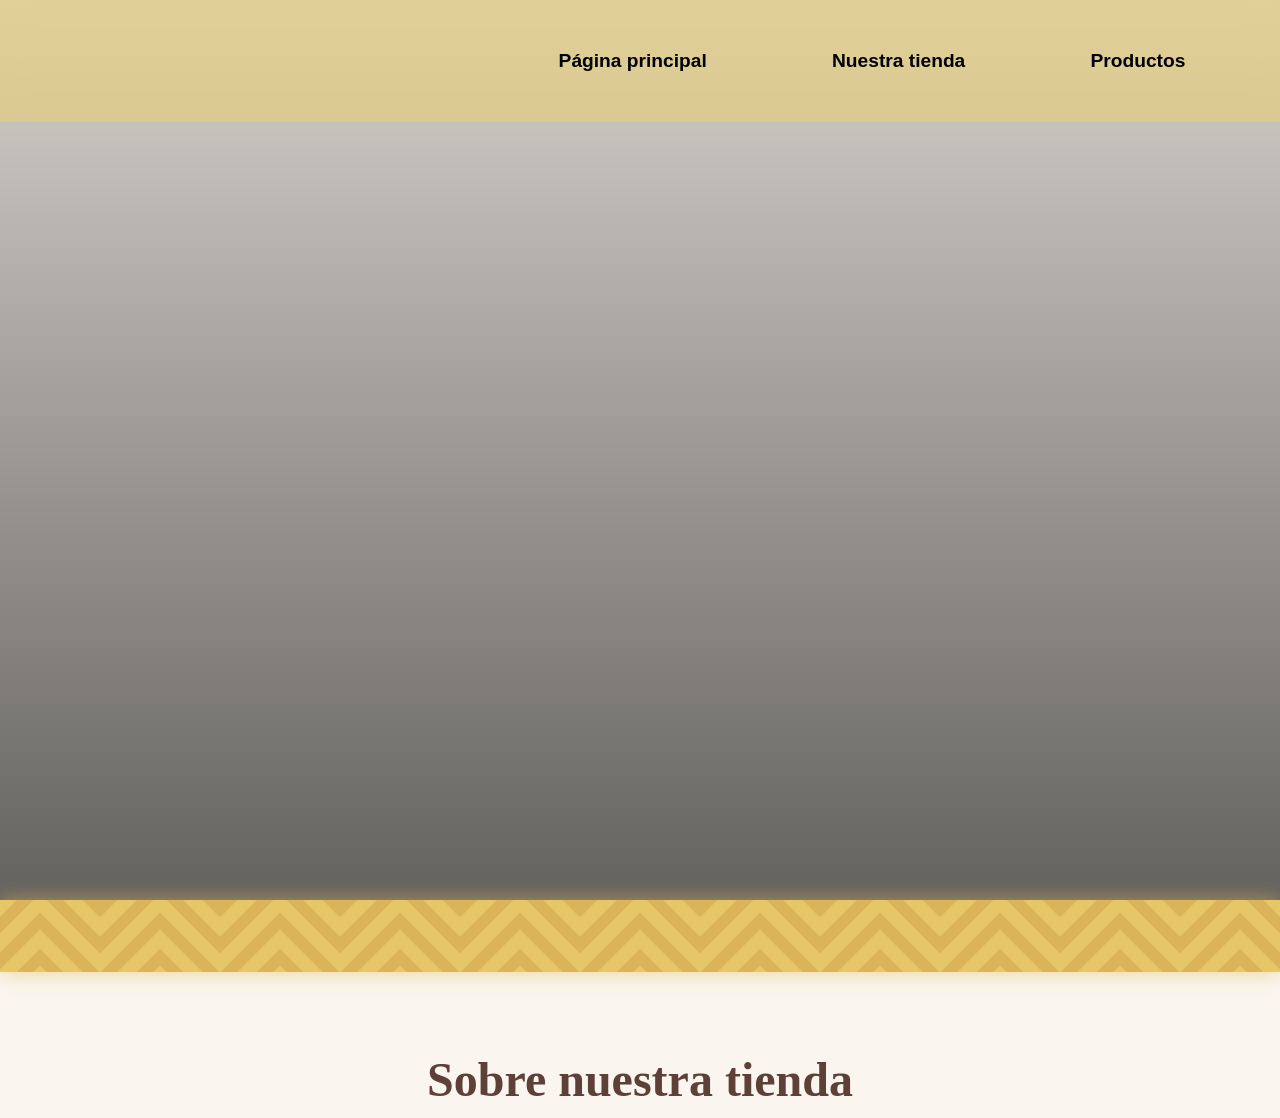
==== TiendaMistica/index.html @ 78f8b4f2 "Update index.html" ====
<!DOCTYPE html>
<html lang="es">
<head>
    <meta charset="UTF-8">
    <meta name="viewport" content="width=device-width, initial-scale=1.0">
    <title>Tienda Mística Jalú | Ile Abayomí - Terapias, productos y cursos</title>
    <link rel="icon" type="image/x-icon" href="../assets/img/logo/logotienda.webp">
    <link rel="stylesheet" href="../style.css">
    <link href="https://fonts.googleapis.com/css2?family=Cinzel:wght@400;700&family=Montserrat:wght@400;700;900&display=swap" rel="stylesheet">
    <link rel="stylesheet" href="products_style.css">
    <link rel="stylesheet" href="load.css">
    <meta name="description" content="Tienda Mística Jalú espiritual y natural. Terapias, productos y cursos para lograr el equilibrio de cuerpo, mente y espíritu.">

    <meta property="og:title" content="Tienda Mística Jalú">
    <meta property="og:description" content="Tarot, limpiezas espirituales y cursos en Montevideo.">
    <!--<meta property="og:image" content="https://tusitio.com/assets/img/logo/logo.webp">-->
    <meta property="og:type" content="website">
</head>
<body>
    <header>
        <div class="div_logo">
            <a href="#hero">
                <img loading="lazy" src="../assets/img/logo/logotienda.webp" class="logo" alt="Umbanda Tienda Mística Jalú Montevideo logo">
                <img loading="lazy" src="../assets/img/logo/horizontaltienda.webp" alt="Umbanda Tienda Mística Jalú Montevideo logo">
            </a>
        </div>
        <div class="menu-toggle">☰</div>
        <nav>
            <a href="/">
                Página principal
            </a>
            <a href="#about_href">
                Nuestra tienda
            </a>
            <a href="#products_href">
                Productos
            </a>
        </nav>
    </header>

    <main>
        <section class="hero" id="hero">
            <div class="hero-content">
                <h1>TIENDA MÍSTICA JALÚ</h1>
                <p class="subtitle">Donde lo espiritual y natural se encuentrar para acompañarte en tu camino.</p>
            </div>
            <img loading="lazy" src="../assets/img/logo/logotienda.webp" class="logo" alt="Umbanda Tienda Mística Jalú Montevideo logo">
        </section>

        <div class="divisor" id="about_href"></div>

        <section class="about-shop" >
            <div class="about-header">
                <h2>Sobre nuestra tienda</h2>
                <p class="subtitle">Equilibrio para cuerpo, mente y espíritu.</p>
            </div>

            <div class="about-grid">
                <div class="about-card">
                    <h3>Terapias</h3>
                    <p>Sanación y reconexión a través de Auriculoterapia, Iridología, Registros Akáshicos, Reflexología y Alineación de Chakras.</p>
                </div>

                <div class="about-card">
                    <h3>Productos Naturales</h3>
                    <p>Elaborados con intención: Cremas de hierbas, fitoextractos, inciensos, resinas y jabones artesanales para limpieza y protección.</p>
                </div>

                <div class="about-card">
                    <h3>Cursos y Talleres</h3>
                    <p>Herramientas de transformación: Tarot (Marsellés, Rider y Gitano), Péndulo, Runas, Gemoterapia y talleres de expansión personal.</p>
                </div>
            </div>

            <p class="subtitle" style="margin-top: 4rem;">Si quiere consultar sobre las terapias, comprar un producto o unirse a un curso escríbanos por whatsapp.</p>
            <a class="consultar" style="width: fit-content; margin-left: auto; margin-right:auto; margin-bottom: 3rem" href="https://wa.me/598091077947?text=¡Hola!%20">Consultar</a>

            <div class="about-footer">
                <p>Más que una tienda, somos un lugar de encuentro en Montevideo para tu evolución y guía en el camino desde el respeto y la energía consciente.</p>
            </div>
        </section>

        <div class="divisor" id="products_href"></div>

        <section class="products" id="productos">
            <h2>Productos</h2>
            <br>
            <p class="subtitle">Las imágenes son meramente ilustrativas.
                <br> 
                Presione consultar para escribirnos acerca del producto.
                <br><br>
                Todos los productos estan en Pesos Uruguayos</p>

            <div class="products-flex" id="products-cage">
                <div id="miCargador" class="loader-box">
                    <div class="spinner-mini"></div>
                    <p>CARGANDO...</p>
                </div>
            </div>
        </section>
        <div class="divisor" id="ubicacion_href"></div>
    </main>
    
    <footer>
        <div class="footer-container">
            <div class="footer-section">
                <h3 style="display: flex; align-items: center; gap: 1rem; margin-left: 1rem; "><img src="../assets/img/logo/logotienda.webp" loading="lazy" class="logo" style="width: 50px" alt="Umbanda Tienda Mística Jalú Montevideo logo">ILÉ ABAYOMÍ</h3>
                <p>Abayomí Jalú ✨ Centro espiritual, Tarot, Buzios, Atención espiritual.<br> 
                Tratamientos y productos naturales. Cursos y talleres.</p>
            </div>

        <div class="footer-section" id="footer-contacto">
            <h4>Contacto</h4>
            
            <div class="info-directa">
                <span>📍 Montevideo, Uruguay</span>
                <span>📞 +598 091 077 947</span>
            </div>

            <div class="redes-contenedor">
                <a href="https://wa.me/598091077947" target="_blank" class="red-link">WhatsApp</a>
                <a href="https://www.instagram.com/abayomi_jalu/" target="_blank" class="red-link">Instagram</a>
                <a href="https://www.tiktok.com/@abayom.jal" target="_blank" class="red-link">TikTok</a>
                <a href="https://www.facebook.com/share/19mAh4aRN4/" target="_blank" class="red-link">Facebook</a>
            </div>
            
            <span class="user-handle">#Abayomi_jalu</span>
        </div>
        </div>

        <div class="footer-bottom">
            <p>TEMPLO ILÉ ABAYOMÍ - Nación Umbanda Kimbanda</p>
            
        </div>
    </footer>

    <script>
        const toggle = document.querySelector(".menu-toggle");
        const nav = document.querySelector("nav");

        toggle.addEventListener("click", () => {
            nav.classList.toggle("active");
        });

        const reveals = document.querySelectorAll(".reveal");

        window.addEventListener("scroll", () => {
            reveals.forEach(el => {
                const top = el.getBoundingClientRect().top;
                const windowHeight = window.innerHeight;

                if(top < windowHeight - 50){
                    el.classList.add("active");
                }
            });
        });
    </script>

    <script type="module" src="../products.js"></script>

    <script type="module">
        import { getActivos, crearProducto } from '../products.js';

         setTimeout(() => {
            location.reload();
            console.log("Reload page")
        }, 600*1000);

        async function MostrarEnPantalla(){
            const productos = await getActivos();
            if (productos == "error"){
                location.reload();
                console.log("Reload page");
            }

            let cargador = document.getElementById("miCargador");
            cargador.remove()
            for (let i = 0; i < productos.length; i++){
                console.log(productos[i])
                crearProducto(productos[i].nombre, productos[i].imagen, productos[i].precio, productos[i].descripcion)
            };
        };
        MostrarEnPantalla();
    </script>

    <script type="application/ld+json">
        {
        "@context": "https://schema.org",
        "@type": "ReligiousOrganization",
        "name": "Ilé Abayomí",
        "address": {
            "@type": "PostalAddress",
            "addressLocality": "Montevideo",
            "addressCountry": "UY"
        },
        "areaServed": "Montevideo",
        "telephone": "+598091077947"
        }
    </script>
</body>
</html>
---- style.css ----
:root   {
    --blanco: rgb(253, 248, 228);
    --color-primario: #e0c361;
    --color-primario2: #c18a24;
    --color-contraste: #5D4037;
}

html{
    scroll-behavior: smooth;
}

img {
    pointer-events: none;
    user-select: none;
}


*{
    margin: 0;
    padding: 0;
}

a{
    text-decoration: none;
}

body{
    background-color: rgb(250, 245, 239);
    color: var(--color-contraste);
    font-family: 'Montserrat', sans-serif;
}

h1, h2, h3 {
    font-family: 'Cinzel', serif;
}
h2{
    text-align: center;
    font-size: 3rem;
}

.subtitle {
    font-style: italic;
    opacity: 0.8;
    margin-bottom: 50px;
}

.reveal{
    opacity: 0;
    transform: translateY(40px);
    transition: all 0.8s ease;
}

.reveal.active{
    opacity: 1;
    transform: translateY(0);
}

p{
    font-size: 1.1rem;

    overflow-wrap: break-word;
    word-break: break-word; 
}



.divisor{
    width: 100%;
    height: 72px;
    background-size: 120px 36px;
    background-position: center;
    opacity: 0.85;
    background-color: #e3be51;
    background-image: url("data:image/svg+xml,%3Csvg width='40' height='12' viewBox='0 0 40 12' xmlns='http://www.w3.org/2000/svg'%3E%3Cpath d='M0 6.172L6.172 0h5.656L0 11.828V6.172zm40 5.656L28.172 0h5.656L40 6.172v5.656zM6.172 12l12-12h3.656l12 12h-5.656L20 3.828 11.828 12H6.172zm12 0L20 10.172 21.828 12h-3.656z' fill='%23c18a24' fill-opacity='0.4' fill-rule='evenodd'/%3E%3C/svg%3E");
    box-shadow: 0 0 20px rgba(227, 190, 81, 0.7);
}



header {
    width: 100%;
    display: flex;
    justify-content: space-between;
    align-items: center;
    height: calc(8vh + 50px);
    background-color: var(--color-acento);
    position: fixed;
    z-index: 9999;
    backdrop-filter: blur(15px);
    -webkit-backdrop-filter: blur(15px);
    background-color: rgba(238, 207, 103, 0.5);
    top: 0;
}

.div_logo{
    width: 55%;
    max-width: 400px;
    min-width: 150px;
    height: 100%;
    display: flex;
    align-items: center;
    padding: 2rem;
}

.div_logo > a{
    display: flex;
    width: 100%;
    height: 60%;
    flex-direction: row;
    align-items: center;
    justify-content: space-evenly;
}

.div_logo > a > img{
    height: 80%;
}
.div_logo > a > .logo{
    height: 90%;
}


.logo {
    aspect-ratio: 1 / 1;
}

@media (max-width: 950px){
    .div_logo{
        padding: 1rem;
    }
}

@media (max-width: 650px){
    .div_logo{
        width: 70%;
        padding: 1rem;
    }
    .div_logo > a{
        height: 15vw;
    }
    .div_logo > a > img{
        width: 70%;
    }
    .div_logo > a > .logo{
        height: 70%;
        width: auto;
    }
}


nav{
    width: 45%;
    min-width: 200px;
    display: flex;
    flex-wrap: wrap;
    justify-content: space-around;
    color: #000000;
    font-weight: 550;
}
nav > a{
    font-size: calc(0.8rem + 0.5vw);
    cursor: pointer;
    transition: 0.15s ease-in-out;
    color: #000000;
}

nav a:hover{
    color: #5D4037;
    cursor: pointer;
}

.menu-toggle{
    display: none;
    font-size: 2rem;
    cursor: pointer;
    margin-right: 2rem;
    user-select: none;
}

@media (max-width: 1400px){
    nav{
        width: 60%;
    }
}

section{
    padding: 6rem 10%;
    text-align: center;
}


@media (max-width: 1000px){

    nav{
        position: fixed;
        top: calc(8vh + 50px);
        right: 0vw;
        flex-direction: column;
        
        backdrop-filter: blur(15px);
        -webkit-backdrop-filter: blur(15px);
        background-color: rgba(212, 184, 92, 0.65);
        text-align: center;

        transform: translateX(80px);
        opacity: 0;
        pointer-events: none;

        width: 25vw;
        height: 200px;
        
        padding: 1rem;

        transition: all 0.3s ease;
        cursor: pointer;
    }

    nav > a{
        font-size: calc(1rem + 0.5vw);
    }

    nav.active{
        display: flex;
        transform: translateX(0);
        opacity: 1;
        pointer-events: auto;
    }

    .menu-toggle{
        display: block;
    }
}



.hero{
    padding: 0 1rem;
    height: 100vh;
    background-image: url("/assets/img/hero.webp");
    background-position: center;
    background-size: cover;
    overflow: hidden;
}

.hero img{
    margin-top: 3vh;
    height: 30%;
    z-index: 99;
}

@media (max-width: 800px){
    .hero img{
        margin-top: 7vh;
        width: 40vw;
        height: 40vw;
    }
}

.hero-content{
    display: flex;
    justify-content: center;
    flex-wrap: wrap;
    width: 100%;
    margin-top: 22vh;
    height: 30vh;
}

.hero::before{
    height: 100vh;
    content: "";
    position: absolute;
    inset: 0;
    background: linear-gradient(
        to bottom,
        rgba(0,0,0,0.15),
        rgba(0,0,0,0.6)
    );
}

h1{
    font-size: calc(1.4rem + 3.6vw);
    font-weight: 700;
    letter-spacing: 4px;
    color: #ffffff;
    z-index: 15;
    width: 100%;
    text-align: center;
    padding-top: 3rem;
    text-shadow: 0 4px 20px rgba(0,0,0,0.6);
}

.hero-content > p{
    z-index: 5;
    color:#ffffff;
    font-family: 'Montserrat', sans-serif;
    font-size: calc(0.7rem + 0.8vw);
    text-shadow: 0 4px 20px rgba(0,0,0,0.6);
}

.hero-content{
    animation: fadeUp 1s ease;
}

@keyframes fadeUp{
    from{
        opacity: 0;
        transform: translateY(40px);
    }
    to{
        opacity: 1;
        transform: translateY(0);
    }
}






.about-content{
    margin-top: 2rem;
}

.about p{
    max-width: 950px;
    margin: auto;
    line-height: 1.6;
}

.cards{
    margin-top: 3rem;
    display: flex;
    gap: 2rem;
    height: fit-content;
    width: 80vw;
    justify-content: center;
    flex-wrap: wrap;
    cursor:default;
}

.card h3{
    width: 100%;
}

.card{
    background: white;
    width: 250px;
    padding: 2rem;
    border-radius: 10px;
    box-shadow: 0 10px 30px rgba(0,0,0,0.1);
    transition: 0.15s;
}

@media (max-width: 300px){
    .card{
        max-width: 200px;
        width: 250px;
    }
}

.card:hover{
    transform: translateY(-10px);
}






h3{
    font-size: 1.7rem;
    font-weight: 900;
}

.servicios{
    display: flex;
    text-align: center;
    flex-direction: column;
    justify-content: space-evenly;
}

.servicios h2{
    padding-bottom: 4rem;
    width: 100%;
    text-align: center;
}

.servicios-grid {
    margin-top: 3rem;
    width: 100%;
    margin-left: auto;
    margin-right: auto;
    display: grid;
    /* Forzamos 2 columnas y 2 filas con tu medida base */
    grid-template-columns: repeat(2, minmax(calc(2vw + 200px), 1fr));
    grid-template-rows: repeat(2, minmax(calc(2vw + 200px), 1fr));
    gap: 2.5rem;
}

@media (max-width: 1200px){
    .servicio p{
        font-size: 1rem;
    }
}

@media (max-width: 900px){
    .servicios-grid {
        margin-top: 3rem;
        width: 100%;
        display: grid;
        /* Forzamos 2 columnas y 2 filas con tu medida base */
        grid-template-columns: repeat(1, minmax(calc(2vw + 200px), 1fr));
        grid-template-rows: repeat(1, minmax(calc(2vw + 200px), 1fr));
        gap: 2rem;
    }
}



.servicio{
    background: white;
    padding: 2rem;
    border-radius: 12px;
    box-shadow: 0 10px 25px rgba(0,0,0,0.25);
    transition: 0.3s;
    display: flex;
    flex-direction: column;
    justify-content: space-between;
    gap: 1rem;
}

.servicio:hover{
    transform: translateY(-5px);
}

.consultar{
    padding: 0.3rem 1rem;
    background: var(--color-acento);
    color: #ffffff;
    background-color: #5D4037;
    text-decoration: none;
    border-radius: 6px;
    height: 20px;
    transition: 0.2s;
    margin-left: auto;
    cursor:pointer;
    margin-bottom: auto;
    margin-right: auto;
}

.consultar:hover{
    background: #c9a93f;
}






.ubicacion-texto{
    margin-top: 1rem;
    opacity: 0.8;
}

.ubicacion-container{
    margin-top: 3rem;
    display: flex;
    width: 100%;
    gap: 4rem;
    flex-wrap: wrap;
    justify-content: center;
}

.mapa iframe{
    width: 40vw;
    height: 300px;
    border: none;
    border-radius: 12px;
}


.info{
    height: 300px;
    text-align: left;
    display: flex;
    flex-direction: column;
    justify-content: space-around;

}

.info p{
    font-size: 1rem;
    text-align: center;
}

@media (max-width: 1020px){
    .mapa iframe{
        width: 80vw;
        height: calc(30vw + 100px);
    }
    .info{
        align-items: center;
    }
}

@media (max-width: 720px){
    .mapa iframe{
        width: 80vw;
        height: calc(25vw + 300px);
    }
}


.info a{
    color: var(--color-contraste);
    font-family: 'Courier New', Courier, monospace;
    font-weight: 700;
    font-size: 1.2rem;
    transition: 0.2s;
}

.info a:hover{
    color: #c18a24;
}

.info h3{
    font-size: 2rem;
}


.shop_advice{
    display: flex;
    height: fit-content;
    flex-direction: column;
    justify-content: space-between;
}

.shop_advice > a{
    width: 16rem;
    height: 3rem;
    font-size: 2rem;
    display: flex;
    align-items: center;
    justify-content: center;
}

@media (max-width: 400px){
    .shop_advice > a{
        width: 70vw;
        height: 20vw;
    }
}



footer {
    background: #3a2a1f;
    color: #fff;
    padding: 3rem 8% 1.5rem;
    font-family: 'Segoe UI', Tahoma, Geneva, Verdana, sans-serif;
}

.footer-container {
    display: flex;
    justify-content: space-between;
    align-items: flex-start;
    gap: 3rem;
    flex-wrap: wrap;
}

.footer-section {
    flex: 1;
    min-width: 200px;
    margin-left: auto;
    margin-right: auto;
}

.footer-section h3 {
    color: #d4af37; /* Dorado */
    font-size: 1.6rem;
    margin-bottom: 1rem;
}

#footer-contacto {
    display: flex;
    flex-direction: column;
    gap: 1.2rem;
}

.info-directa {
    display: flex;
    flex-direction: column;
    gap: 0.5rem;
}

.redes-contenedor {
    display: grid;
    grid-template-columns: repeat(auto-fit, minmax(100px, 1fr)); 
    gap: 10px;
    width: 100%;
}

.red-link {
    display: flex;
    align-items: center;
    justify-content: center;
    padding: 8px 5px;
    background: rgba(212, 175, 55, 0.1); /* Fondo dorado muy sutil */
    border: 1px solid #d4af37;
    border-radius: 4px;
    color: #fff !important; /* Forzamos que no sea azul */
    text-decoration: none !important;
    font-size: 0.85rem;
    transition: all 0.3s ease;
}

.red-link:hover {
    background: #d4af37;
    color: #3a2a1f !important;
}

.user-handle {
    font-size: 0.8rem;
    opacity: 0.6;
    letter-spacing: 1px;
}

.footer-bottom {
    text-align: center;
    margin-top: 3rem;
    padding-top: 1rem;
    border-top: 1px solid rgba(255,255,255,0.1);
    font-size: 0.8rem;
}

/* --- RESPONSIVE PARA MÓVIL --- */
@media (max-width: 768px) {
    .footer-container {
        flex-direction: column;
        text-align: center;
    }
    
    #footer-contacto {
        align-items: center;
        width: 100%;
    }

    .redes-contenedor {
        /* En móvil, si son muchos, se ponen de a 2 por fila */
        grid-template-columns: repeat(2, 1fr);
        max-width: 250px;
    }
}
---- TiendaMistica/products_style.css ----
.products{
    padding: 8rem 1%;
    text-align: center;
}

.products-flex{
    margin-top: 4rem;
    display: flex;
    justify-content: space-evenly;
    gap: 2rem;
    flex-wrap: wrap;
}

@media (max-width: 645px){
    .products-flex{
        gap: 4rem;
    }
}

.hero{
    background-image: url("../assets/img/hero-products.webp");
}

.div_logo > a > img{
    height: 40%;
}

@media (max-width: 650px){
    .div_logo > a > img{
        height: 35%;
    }
    .div_logo > a{
        height: 15vw;
    }
}


.product{
    background: white;
    border-radius: 12px;
    overflow: hidden;
    box-shadow: 0 10px 15px rgba(0,0,0,0.2);
    transition: 0.2s;
    height: fit-content;
    width: 40%;
    min-width: 630px;
    display: flex;
    
    flex-direction: row;
    justify-content: space-between;
}

.product h3{
    width: 80%;
}

.product div{
    display: flex;
    flex-direction: column;
    align-items: center;
    justify-content: space-evenly;
    padding: 1rem;
    width: 350px;
    height: auto;
    gap: 1rem;
    min-height: 250px;
}

.product div p{
    font-size: 1.4rem;
}

.product div .descripcion{
    font-size: 0.90rem;
    width: fit-content;
    padding: 20px;
    text-align:justify;
}

.product:hover{
    transform: translateY(-8px);
}

.product div img{
    aspect-ratio: 1 / 1;
    width:  100%;
    object-fit: cover;
    box-shadow: 0 5px 20px rgba(0,0,0,0.5);
}

@media (max-width: 850px){
    .product{
        width: calc(80vw + 80px);
        height: fit-content;
        min-width: 0;
    }
    .product div{
        width: 50%;
    }
    .product div img{
        height: 100%;
    }
    .product div .descripcion{
        font-size: 1rem;
    }
}

@media (max-width: 650px){
    .product{
        width: calc(65vw + 40px);
        height: fit-content;
        max-height: 100vh;
        min-width: 0;
        flex-direction: column;
        align-items: center;
    }
    .product div{
        width: 100%;
        margin: 0 50px;
        height: 100%;
    }
    .product div img{
        width: 100%;
        height: auto;
    }
}


.price{
    font-weight: 800;
    margin: 0.5rem 0;
    font-family: 'Montserrat', sans-serif;
    color: var(--color-acento);
}

.first_divisor{
    position: relative;
    top: 12vh;
}

nav{
    padding: 2rem;
}

.products{
    animation: fadeUp 0.5s ease-out;
}

.consultar{
    margin: 0;
    display: flex;
    align-items: center;
}

@media (max-width: 1000px){
    nav{
        height: 170px;
    }
}








.about-shop {
    padding: 80px 5%;
    text-align: center;
}

.about-header h2 {
    margin-bottom: 10px;
}



/* El Grid de 3 columnas */
.about-grid {
    display: flex;
    flex-wrap: wrap;
    flex-direction: row;
    justify-content: center;
    width: 100%;
    gap: 30px;
    margin-bottom: 50px;
}

.about-card {
    background: #fff;
    padding: 2rem;
    width: calc(12.5vw + 200px);
    height: auto;
    max-height: 300px;
    border-radius: 8px;
    box-shadow: 0 4px 15px rgba(58, 42, 31, 0.05); /* Sombra muy sutil */
    border-bottom: 3px solid #d4af37; /* Detalle dorado abajo */
    transition: transform 0.3s ease;
}

@media (max-width: 800px){
    .about-card{
        width: 60vw;
    }
}

.about-card:hover {
    transform: translateY(-10px);
}

.about-card h3 {
    font-size: 1.3rem;
    margin-bottom: 20px;
    color: #d4af37; /* Dorado */
    text-transform: uppercase;
    letter-spacing: 1px;
}

.about-card p {
    font-size: 0.95rem;
    line-height: 1.7;
    color: #555;
}

.about-footer {
    max-width: 800px;
    margin: 0 auto;
    font-size: 1.1rem;
    line-height: 1.8;
    border-top: 1px solid rgba(212, 175, 55, 0.3);
    padding-top: 30px;
}

/* Móvil */
@media (max-width: 768px) {
    .about-shop {
        padding: 50px 5%;
    }
}
---- TiendaMistica/load.css ----
.loader-box {
    display: flex;
    flex-direction: column;
    justify-content: center;
    align-items: center;
    width: 200px;
    height: 200px;
    background: #ffffff; 
    border: 2px solid #d4af37;
    border-radius: 12px;
    box-shadow: 0 4px 15px rgba(0,0,0,0.3);
    margin: 20px auto;
    transition: all 0.3s ease;
}

.spinner-mini {
    width: 40px;
    height: 40px;
    border: 4px solid rgba(212, 175, 55, 0.2);
    border-top: 4px solid #d4af37;
    border-radius: 50%;
    animation: spin 0.8s linear infinite;
    margin-bottom: 15px;
}

@keyframes spin {
    0% { transform: rotate(0deg); }
    100% { transform: rotate(360deg); }
}

.loader-box p {
    color: #d4af37;
    font-size: 0.9rem;
    font-weight: bold;
    margin: 0;
}

.hidden {
    display: none !important;
}
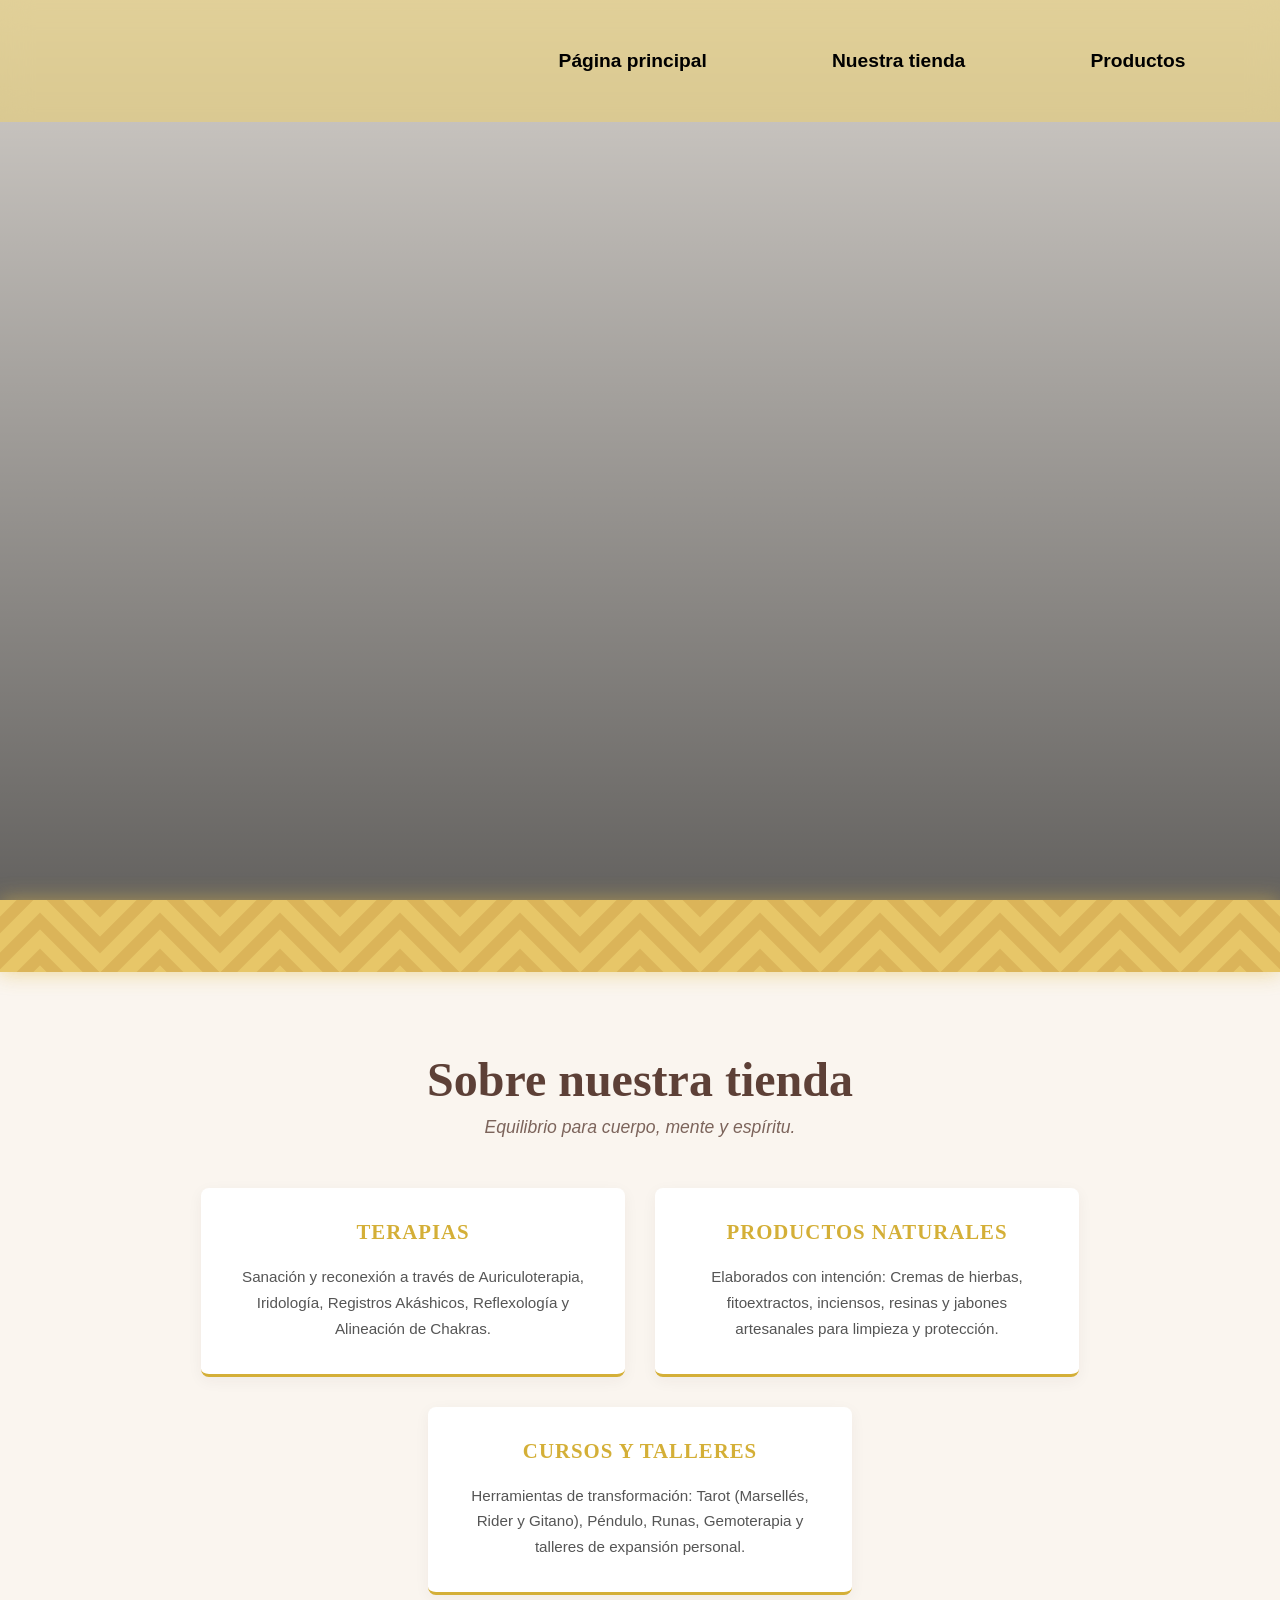
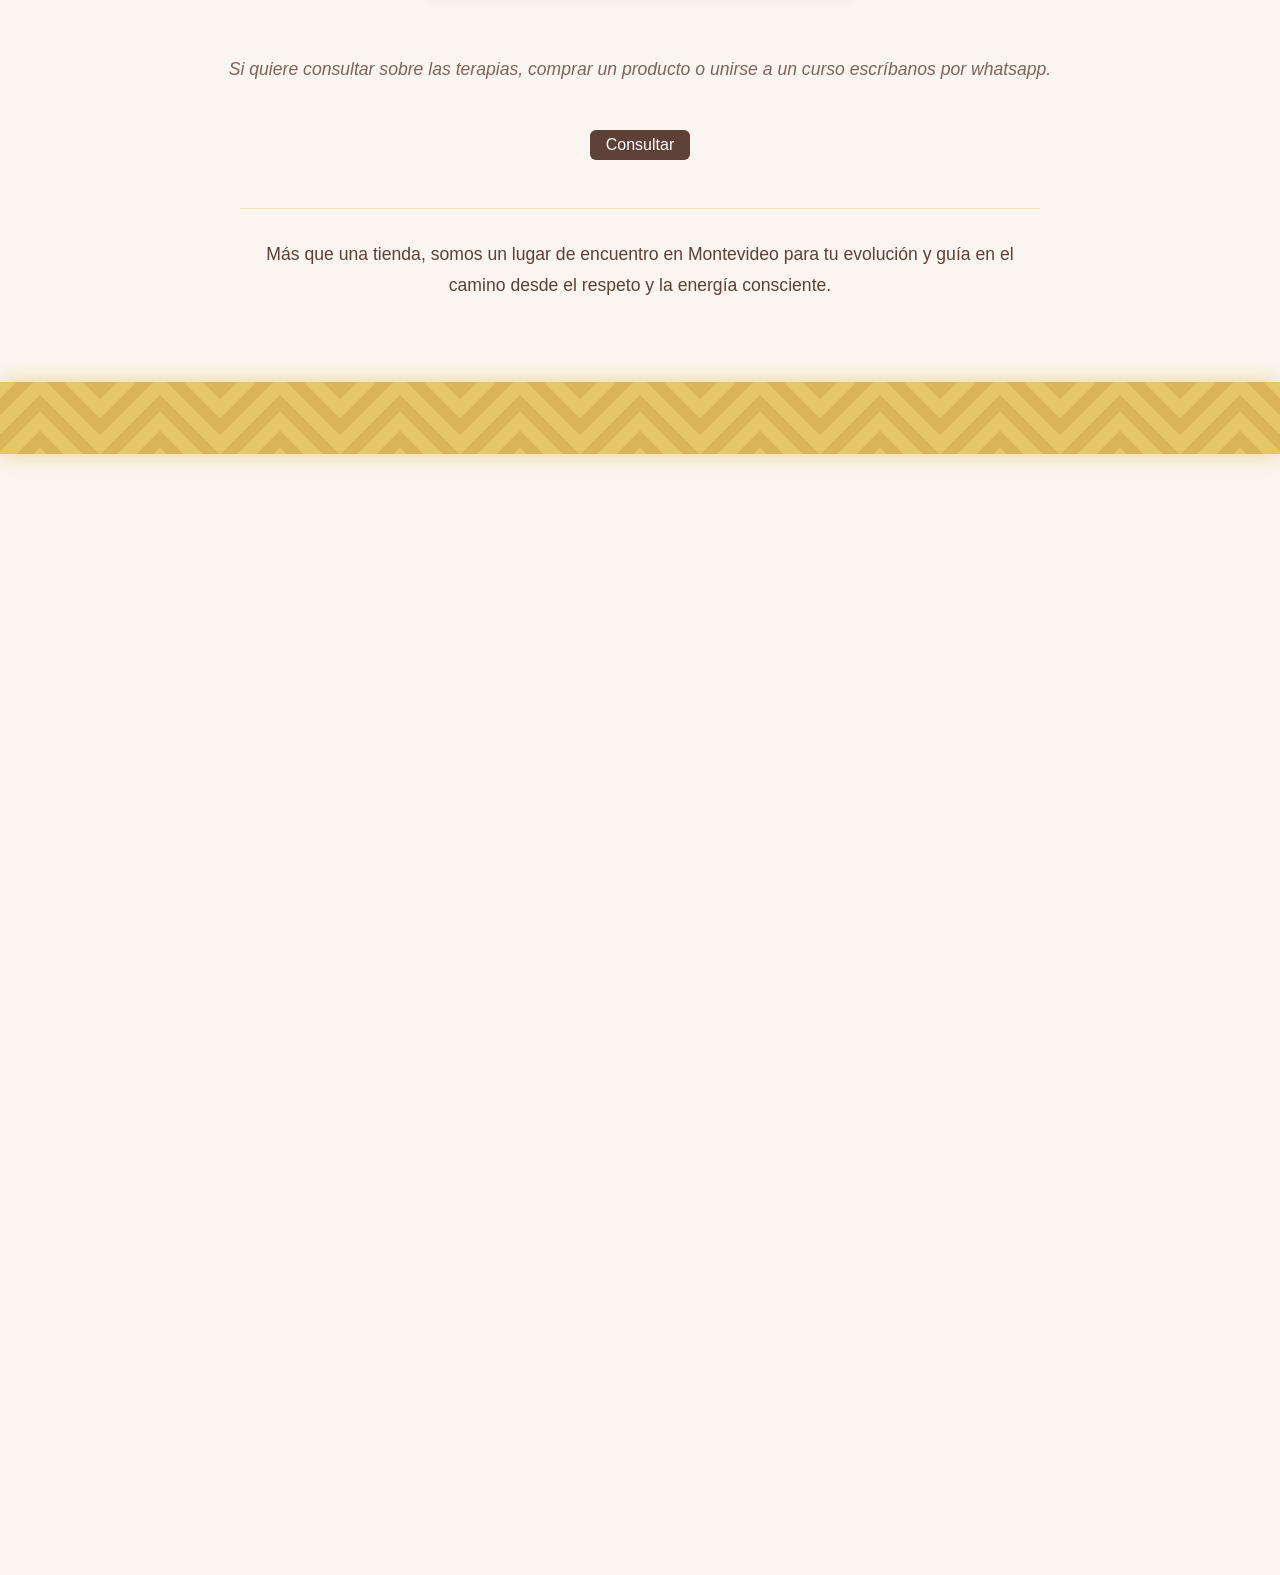
==== commit 11b3793b: "Update index.html" ====
--- a/TiendaMistica/index.html
+++ b/TiendaMistica/index.html
@@ -13,7 +13,7 @@
 
     <meta property="og:title" content="Tienda Mística Jalú">
     <meta property="og:description" content="Tarot, limpiezas espirituales y cursos en Montevideo.">
-    <!--<meta property="og:image" content="https://tusitio.com/assets/img/logo/logo.webp">-->
+    <meta property="og:image" content="https://abayomijalu.com/assets/img/logo/logo.webp">
     <meta property="og:type" content="website">
 </head>
 <body>
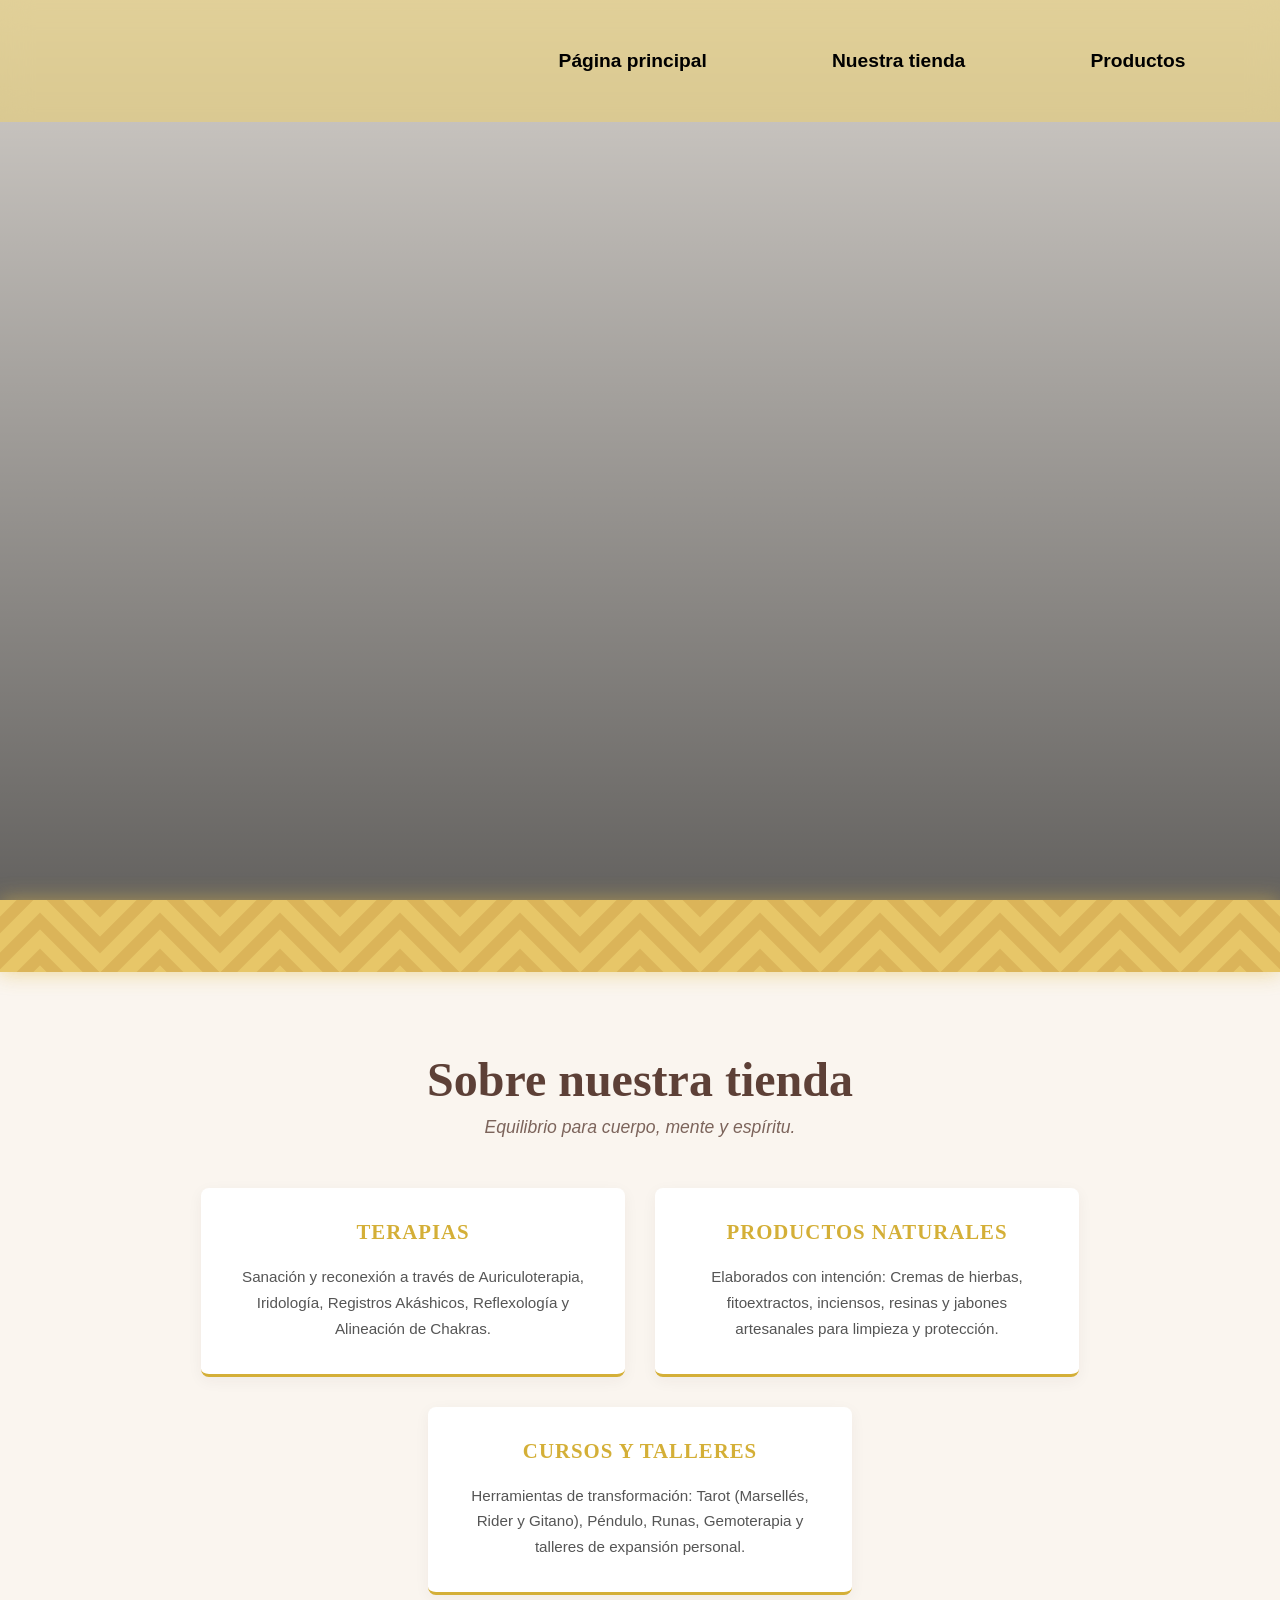
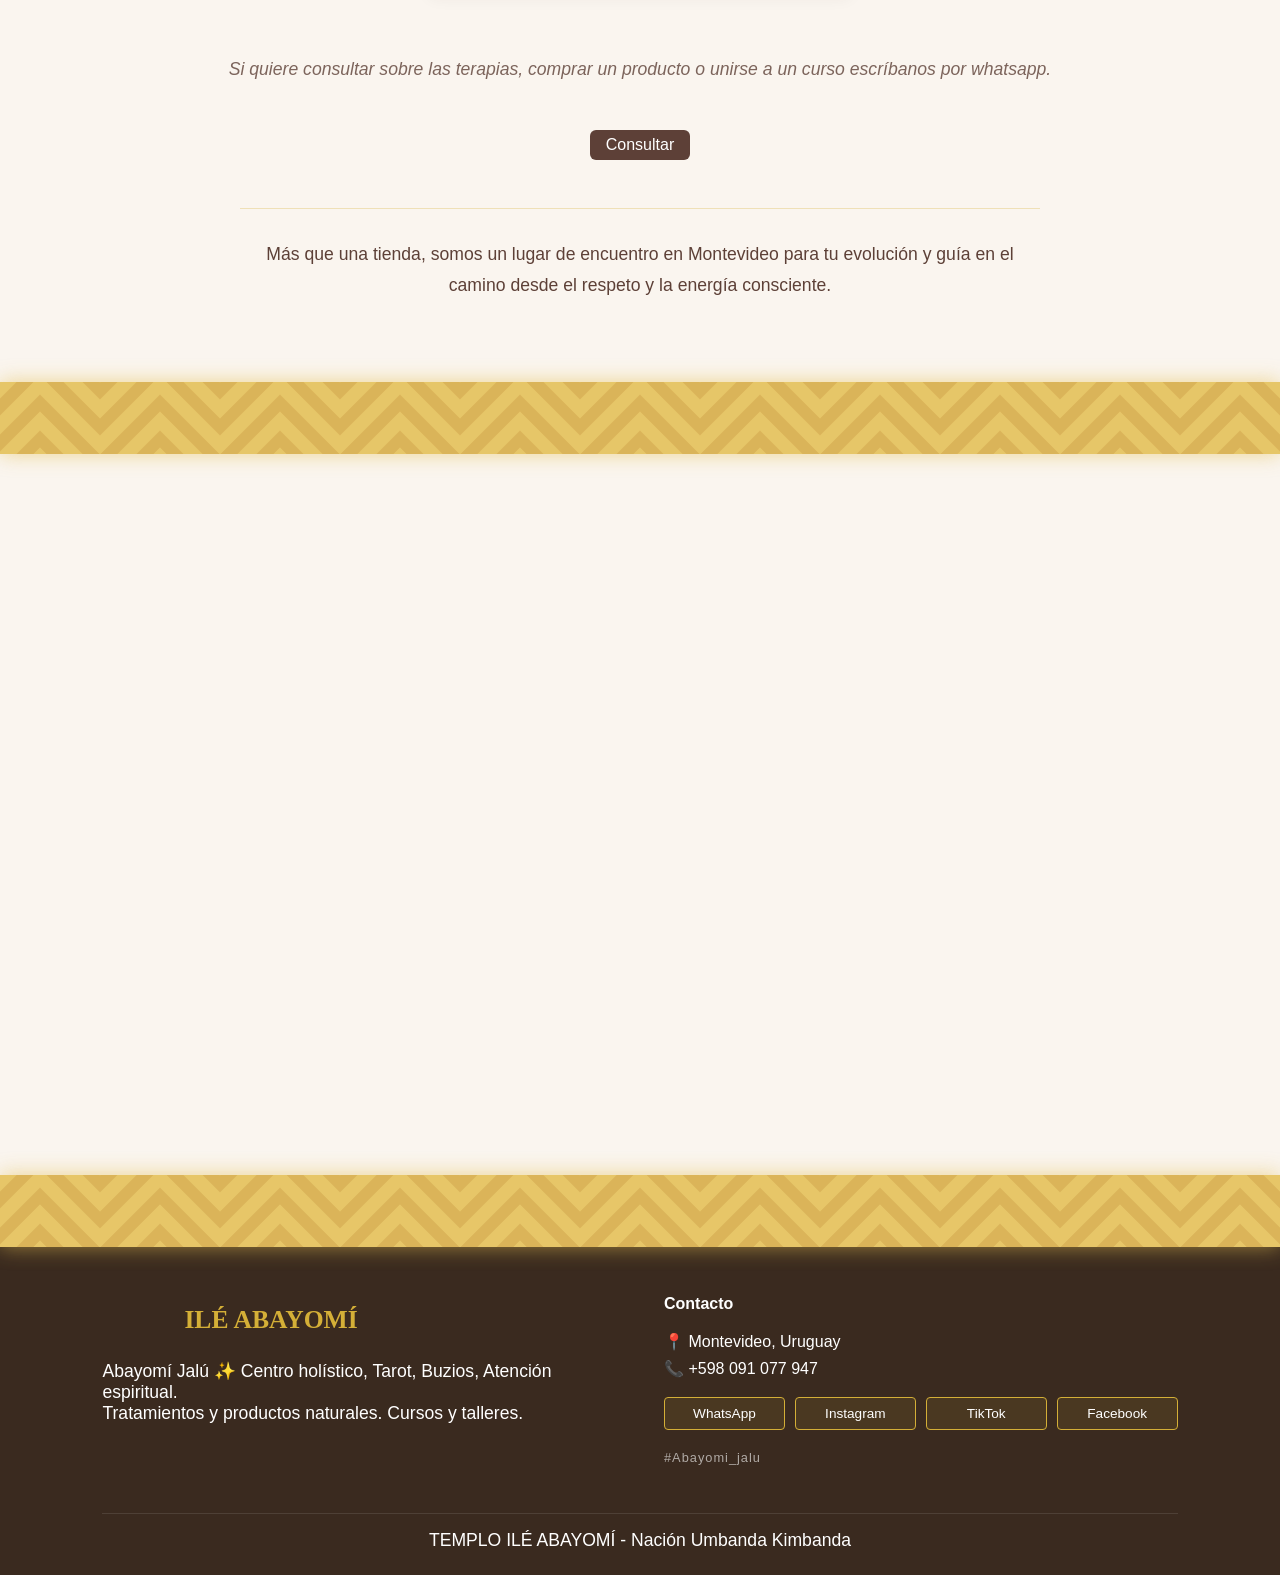
==== commit 6080fc9d: "Update index.html" ====
--- a/TiendaMistica/index.html
+++ b/TiendaMistica/index.html
@@ -105,7 +105,7 @@
         <div class="footer-container">
             <div class="footer-section">
                 <h3 style="display: flex; align-items: center; gap: 1rem; margin-left: 1rem; "><img src="../assets/img/logo/logotienda.webp" loading="lazy" class="logo" style="width: 50px" alt="Umbanda Tienda Mística Jalú Montevideo logo">ILÉ ABAYOMÍ</h3>
-                <p>Abayomí Jalú ✨ Centro espiritual, Tarot, Buzios, Atención espiritual.<br> 
+                <p>Abayomí Jalú ✨ Centro holístico, Tarot, Buzios, Atención espiritual.<br> 
                 Tratamientos y productos naturales. Cursos y talleres.</p>
             </div>
 
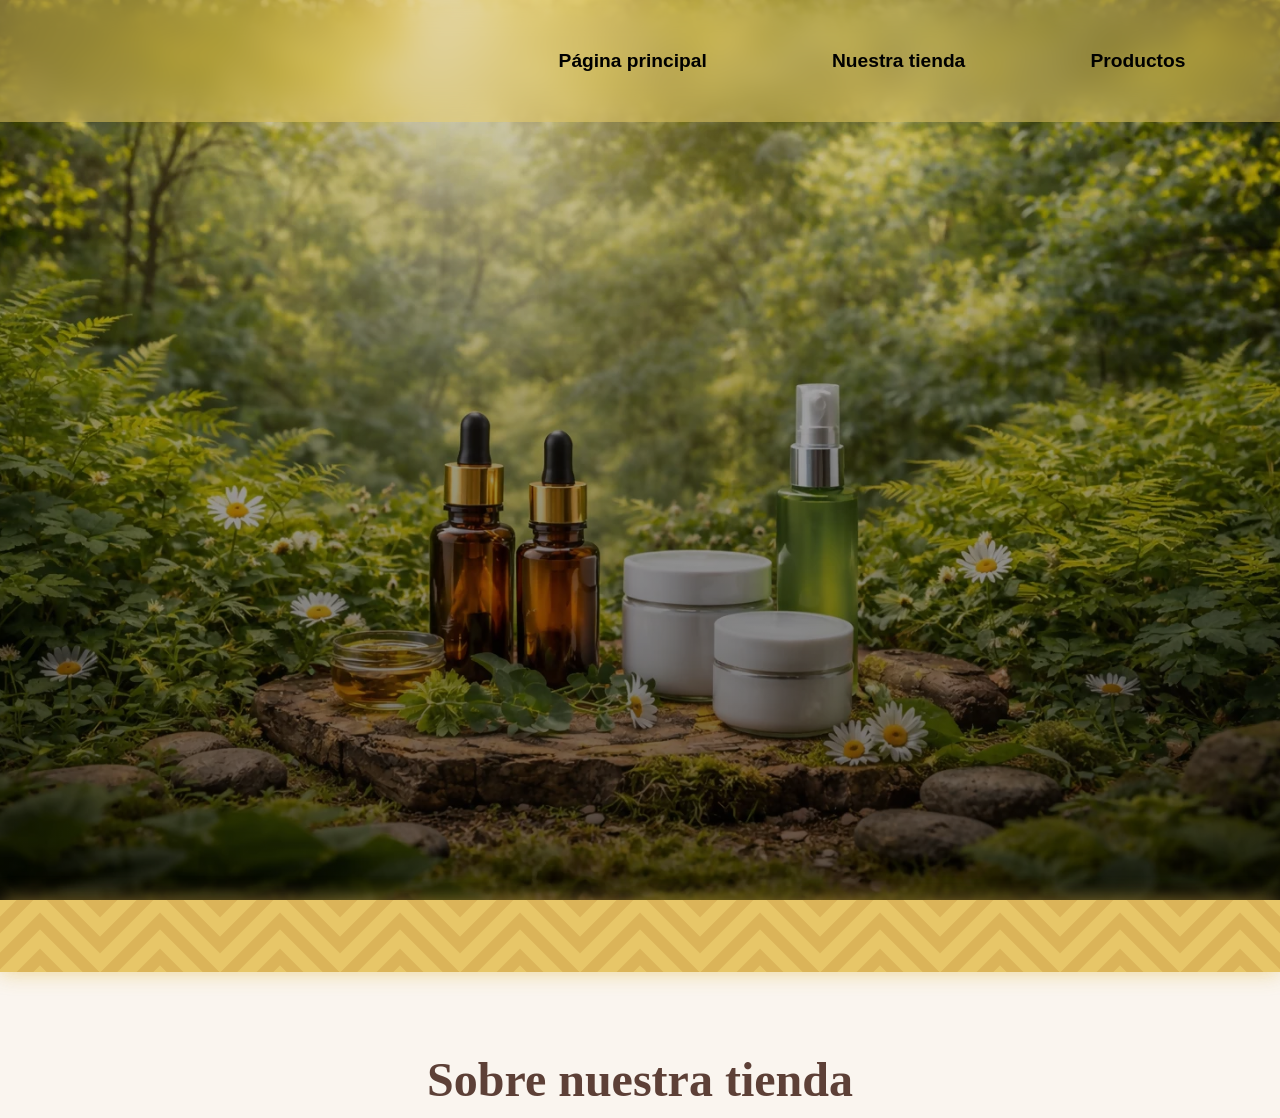
==== commit 0f968b5b: "Update index.html" ====
--- a/TiendaMistica/index.html
+++ b/TiendaMistica/index.html
@@ -3,18 +3,26 @@
 <head>
     <meta charset="UTF-8">
     <meta name="viewport" content="width=device-width, initial-scale=1.0">
-    <title>Tienda Mística Jalú | Ile Abayomí - Terapias, productos y cursos</title>
-    <link rel="icon" type="image/x-icon" href="../assets/img/logo/logotienda.webp">
+    
+    <title>Tienda Mística | Tienda Jalú e Ilé Abayomí</title>
+
+    <link rel="preconnect" href="https://fonts.googleapis.com">
+    <link rel="preconnect" href="https://fonts.gstatic.com" crossorigin>
+    <link href="https://fonts.googleapis.com/css2?family=Cinzel:wght@400;700&family=Montserrat:wght@400;700;900&display=swap" rel="stylesheet">
+
+    <link rel="icon" type="image/x-icon" href="../assets/img/logo/favicontienda.ico">
     <link rel="stylesheet" href="../style.css">
-    <link href="https://fonts.googleapis.com/css2?family=Cinzel:wght@400;700&family=Montserrat:wght@400;700;900&display=swap" rel="stylesheet">
     <link rel="stylesheet" href="products_style.css">
     <link rel="stylesheet" href="load.css">
-    <meta name="description" content="Tienda Mística Jalú espiritual y natural. Terapias, productos y cursos para lograr el equilibrio de cuerpo, mente y espíritu.">
-
-    <meta property="og:title" content="Tienda Mística Jalú">
-    <meta property="og:description" content="Tarot, limpiezas espirituales y cursos en Montevideo.">
+
+    <meta name="description" content="Explora nuestro catálogo de productos esotéricos, cremas naturales, cursos de Tarot y terapias espirituales. Todo para tu bienestar en Tienda Mística Jalú.">
+
+    <meta property="og:title" content="Tienda Mística Jalú | Terapias y Productos">
+    <meta property="og:description" content="Descubre nuestras terapias, cursos y productos naturales en Montevideo.">
     <meta property="og:image" content="https://abayomijalu.com/assets/img/logo/logo.webp">
     <meta property="og:type" content="website">
+    
+    <link rel="canonical" href="https://abayomijalu.com/TiendaMistica/">
 </head>
 <body>
     <header>
--- a/style.css
+++ b/style.css
@@ -484,6 +484,7 @@
     display: flex;
     flex-direction: column;
     justify-content: space-around;
+    align-items: center;
 
 }
 
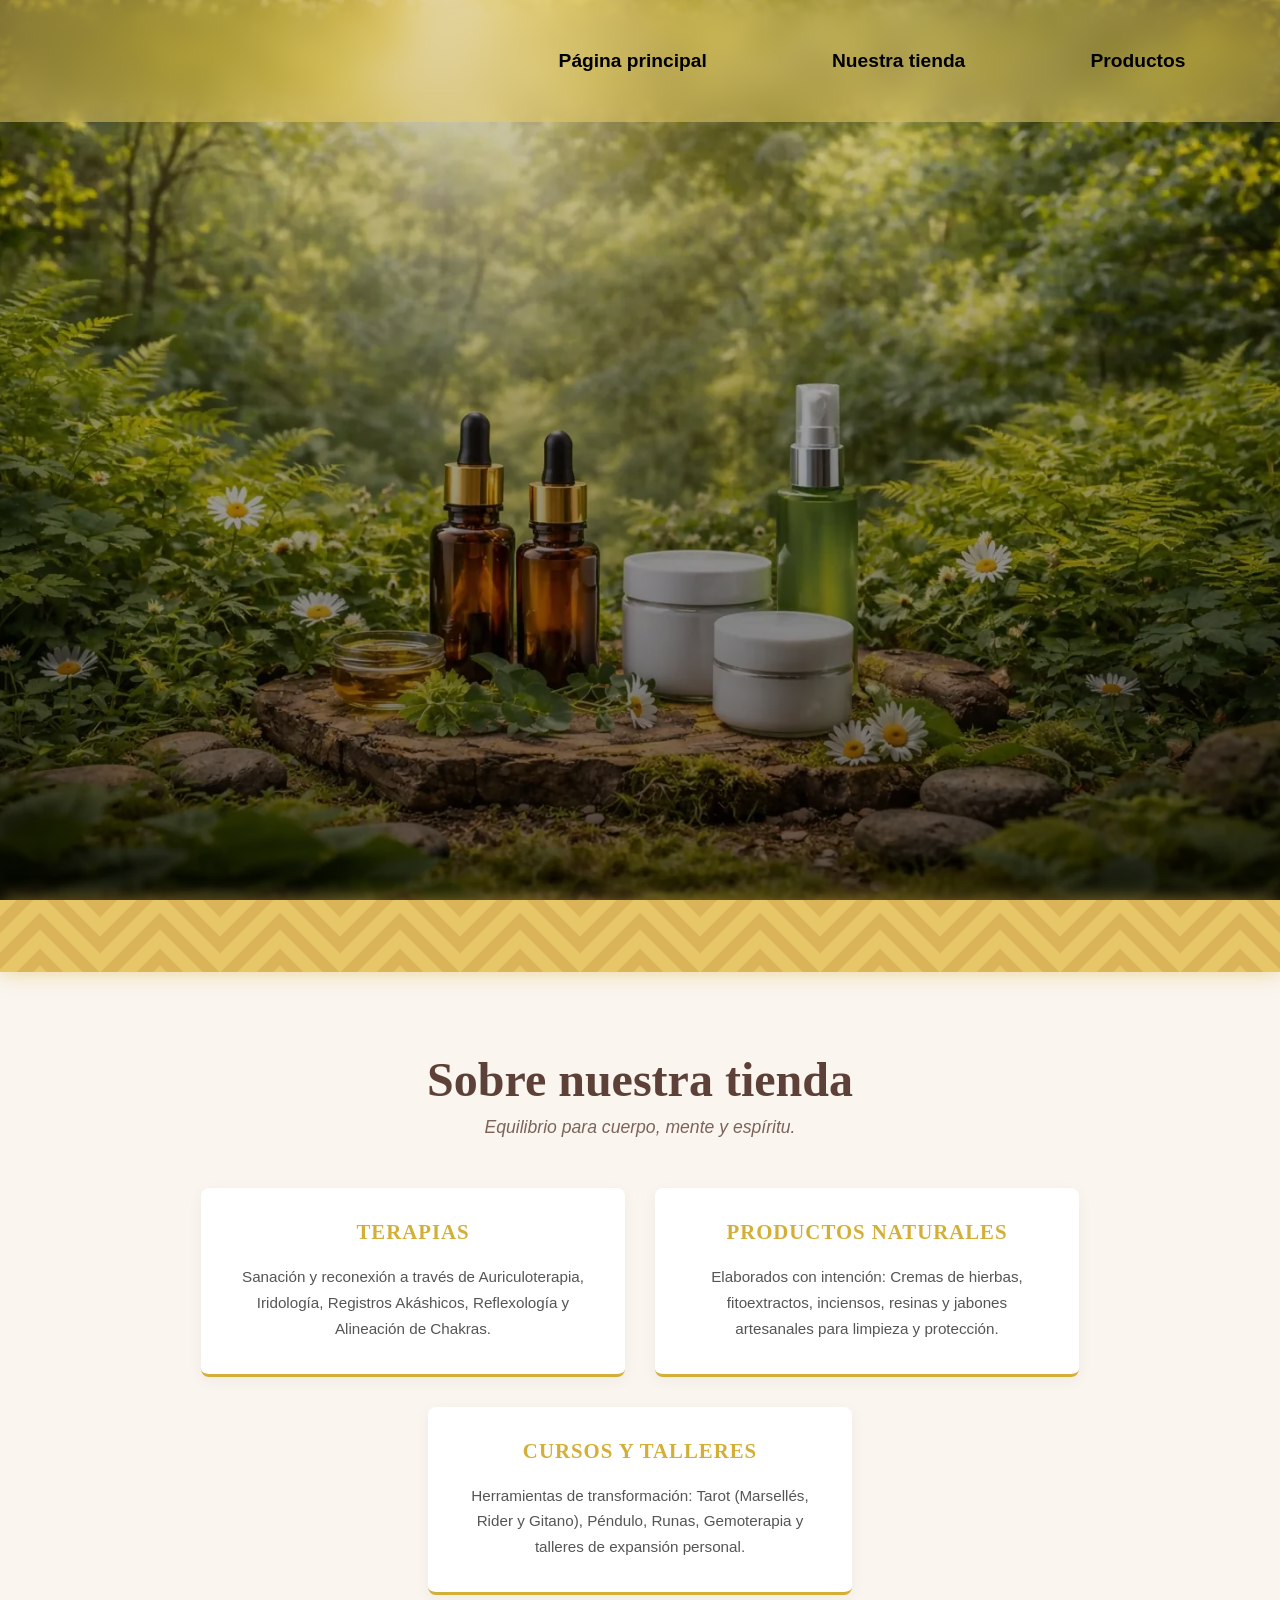
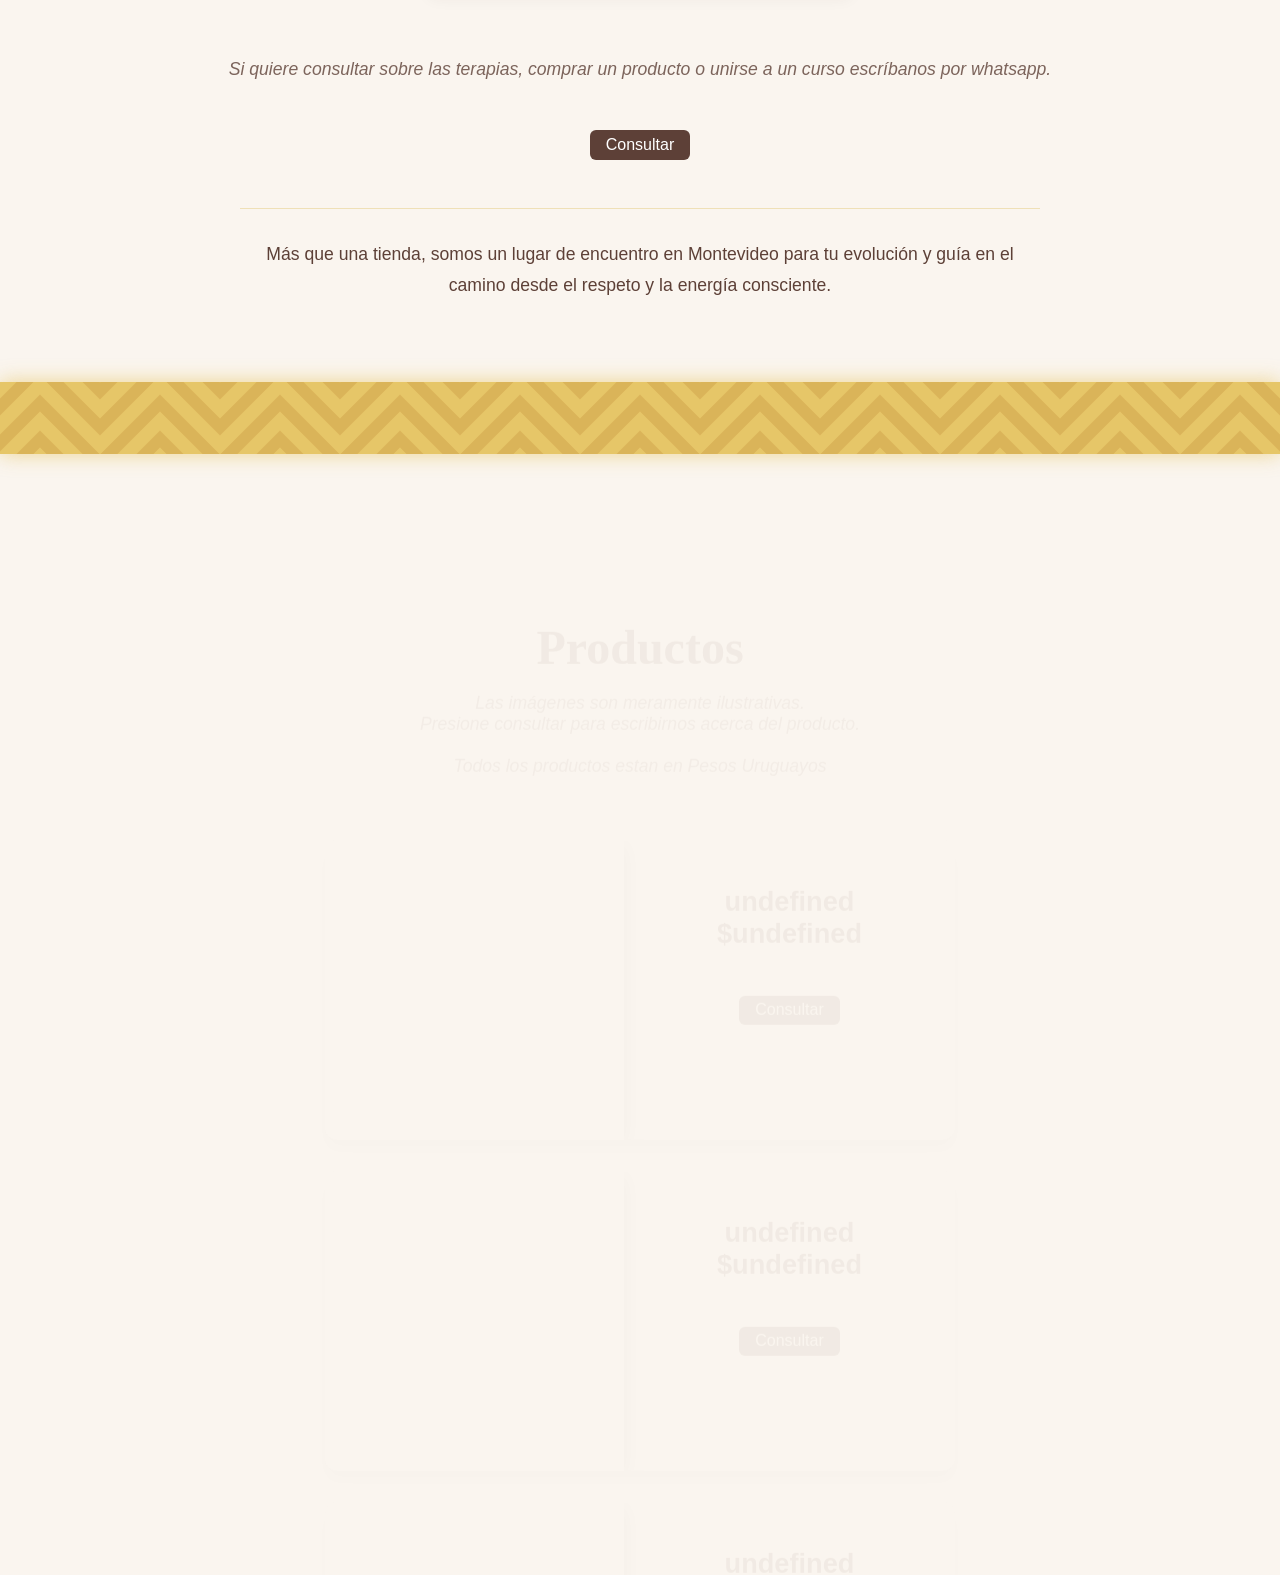
==== commit 3a75bc8d: "Update index.html" ====
--- a/TiendaMistica/index.html
+++ b/TiendaMistica/index.html
@@ -11,6 +11,7 @@
     <link href="https://fonts.googleapis.com/css2?family=Cinzel:wght@400;700&family=Montserrat:wght@400;700;900&display=swap" rel="stylesheet">
 
     <link rel="icon" type="image/x-icon" href="../assets/img/logo/favicontienda.ico">
+    <link rel="preload" as="image" href="../assets/img/hero-products.webp" fetchpriority="high">
     <link rel="stylesheet" href="../style.css">
     <link rel="stylesheet" href="products_style.css">
     <link rel="stylesheet" href="load.css">
@@ -21,6 +22,7 @@
     <meta property="og:description" content="Descubre nuestras terapias, cursos y productos naturales en Montevideo.">
     <meta property="og:image" content="https://abayomijalu.com/assets/img/logo/logo.webp">
     <meta property="og:type" content="website">
+    
     
     <link rel="canonical" href="https://abayomijalu.com/TiendaMistica/">
 </head>
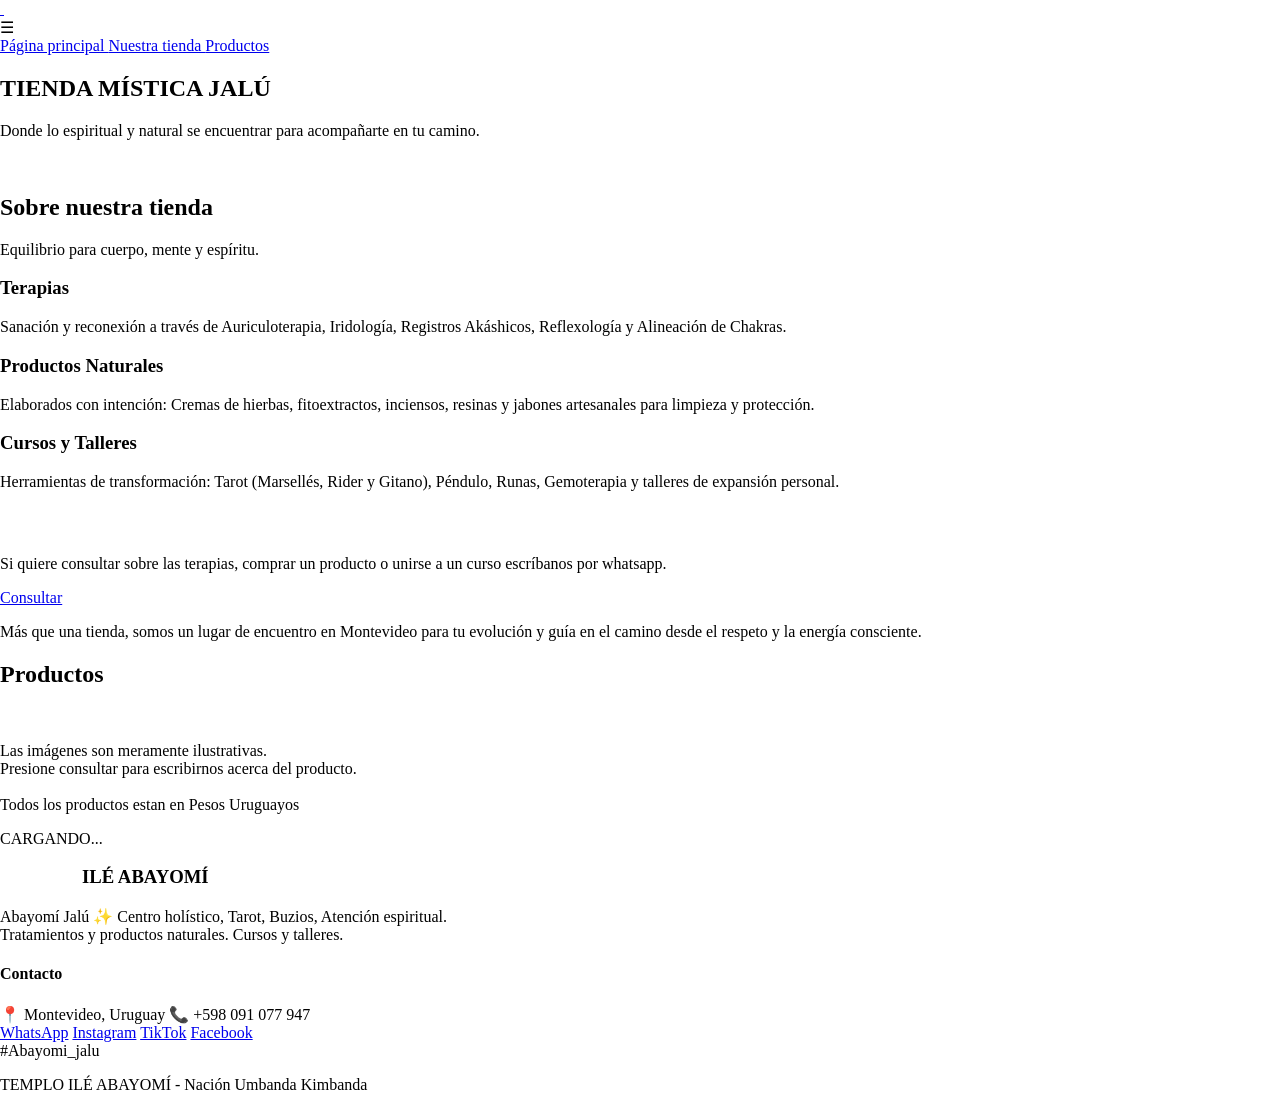
==== commit 76e5ce23: "Update index.html" ====
--- a/TiendaMistica/index.html
+++ b/TiendaMistica/index.html
@@ -8,13 +8,27 @@
 
     <link rel="preconnect" href="https://fonts.googleapis.com">
     <link rel="preconnect" href="https://fonts.gstatic.com" crossorigin>
-    <link href="https://fonts.googleapis.com/css2?family=Cinzel:wght@400;700&family=Montserrat:wght@400;700;900&display=swap" rel="stylesheet">
+    <link rel="preload" as="style" href="https://fonts.googleapis.com/css2?family=Cinzel:wght@400;700&family=Montserrat:wght@400;700;900&display=swap">
+    <link rel="stylesheet" href="https://fonts.googleapis.com/css2?family=Cinzel:wght@400;700&family=Montserrat:wght@400;700;900&display=swap" media="print" onload="this.media='all'">
 
     <link rel="icon" type="image/x-icon" href="../assets/img/logo/favicontienda.ico">
+
     <link rel="preload" as="image" href="../assets/img/hero-products.webp" fetchpriority="high">
-    <link rel="stylesheet" href="../style.css">
-    <link rel="stylesheet" href="products_style.css">
-    <link rel="stylesheet" href="load.css">
+
+    <style>
+        body {margin: 0; } /* El color de fondo de tu tienda */
+    </style>
+
+    <link rel="stylesheet" href="../style.css" media="print" onload="this.media='all'">
+    <link rel="stylesheet" href="products_style.css" media="print" onload="this.media='all'">
+    <link rel="stylesheet" href="load.css" media="print" onload="this.media='all'">
+
+    <noscript>
+        <link rel="stylesheet" href="https://fonts.googleapis.com/css2?family=Cinzel:wght@400;700&family=Montserrat:wght@400;700;900&display=swap">
+        <link rel="stylesheet" href="../style.css">
+        <link rel="stylesheet" href="products_style.css">
+        <link rel="stylesheet" href="load.css">
+    </noscript>
 
     <meta name="description" content="Explora nuestro catálogo de productos esotéricos, cremas naturales, cursos de Tarot y terapias espirituales. Todo para tu bienestar en Tienda Mística Jalú.">
 
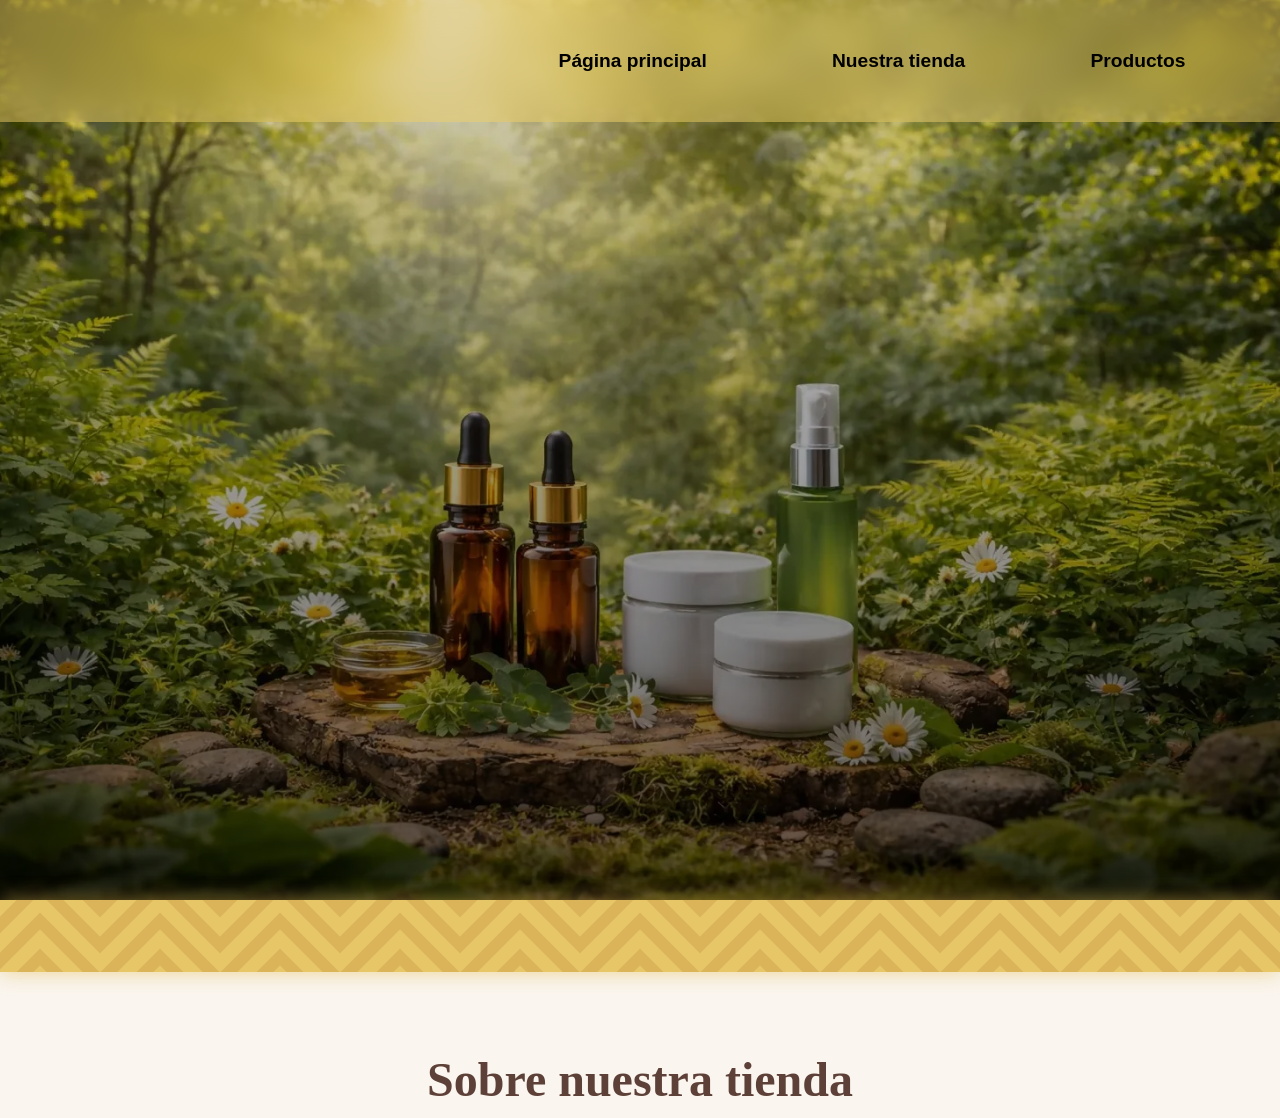
==== commit b8eb582f: "Update index.html" ====
--- a/TiendaMistica/index.html
+++ b/TiendaMistica/index.html
@@ -8,27 +8,14 @@
 
     <link rel="preconnect" href="https://fonts.googleapis.com">
     <link rel="preconnect" href="https://fonts.gstatic.com" crossorigin>
-    <link rel="preload" as="style" href="https://fonts.googleapis.com/css2?family=Cinzel:wght@400;700&family=Montserrat:wght@400;700;900&display=swap">
-    <link rel="stylesheet" href="https://fonts.googleapis.com/css2?family=Cinzel:wght@400;700&family=Montserrat:wght@400;700;900&display=swap" media="print" onload="this.media='all'">
+    <link href="https://fonts.googleapis.com/css2?family=Cinzel:wght@400;700&family=Montserrat:wght@400;700;900&display=swap" rel="stylesheet">
 
     <link rel="icon" type="image/x-icon" href="../assets/img/logo/favicontienda.ico">
-
     <link rel="preload" as="image" href="../assets/img/hero-products.webp" fetchpriority="high">
 
-    <style>
-        body {margin: 0; } /* El color de fondo de tu tienda */
-    </style>
-
-    <link rel="stylesheet" href="../style.css" media="print" onload="this.media='all'">
-    <link rel="stylesheet" href="products_style.css" media="print" onload="this.media='all'">
-    <link rel="stylesheet" href="load.css" media="print" onload="this.media='all'">
-
-    <noscript>
-        <link rel="stylesheet" href="https://fonts.googleapis.com/css2?family=Cinzel:wght@400;700&family=Montserrat:wght@400;700;900&display=swap">
-        <link rel="stylesheet" href="../style.css">
-        <link rel="stylesheet" href="products_style.css">
-        <link rel="stylesheet" href="load.css">
-    </noscript>
+    <link rel="stylesheet" href="../style.css">
+    <link rel="stylesheet" href="products_style.css">
+    <link rel="stylesheet" href="load.css">
 
     <meta name="description" content="Explora nuestro catálogo de productos esotéricos, cremas naturales, cursos de Tarot y terapias espirituales. Todo para tu bienestar en Tienda Mística Jalú.">
 
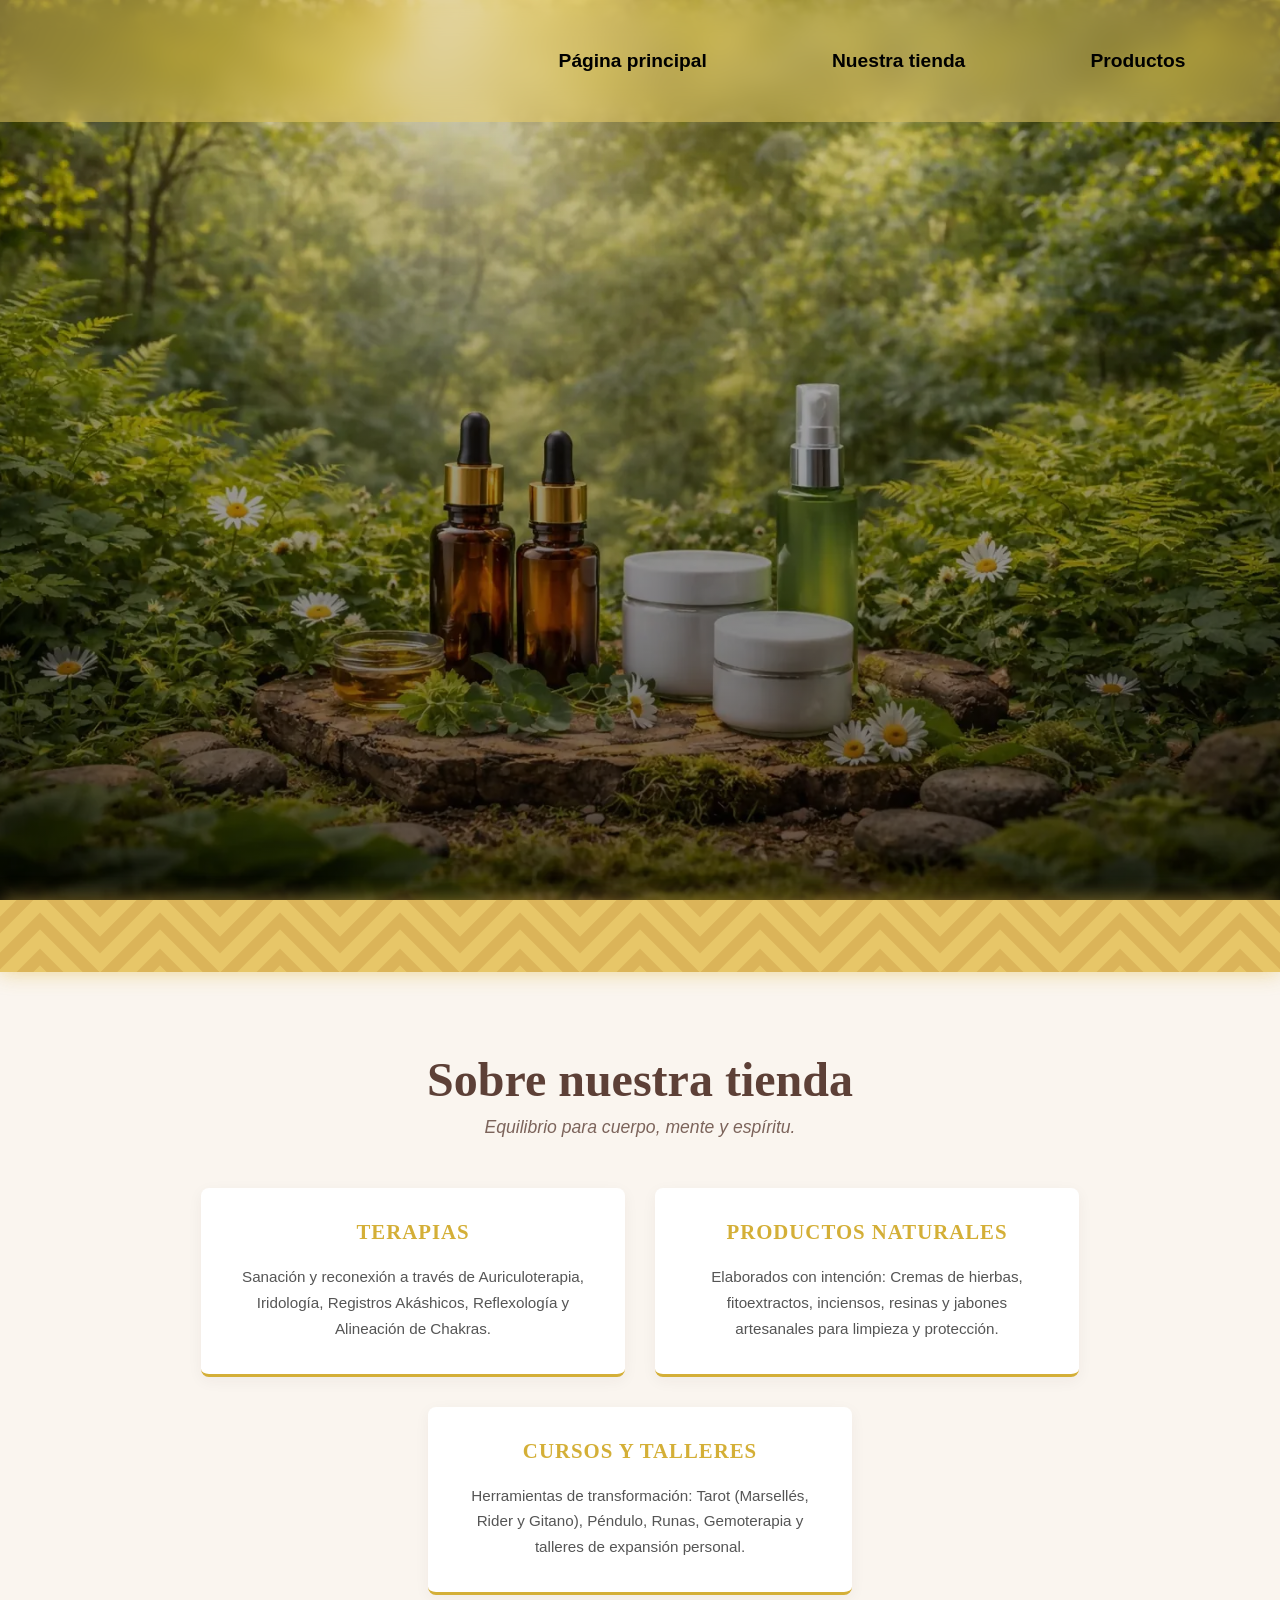
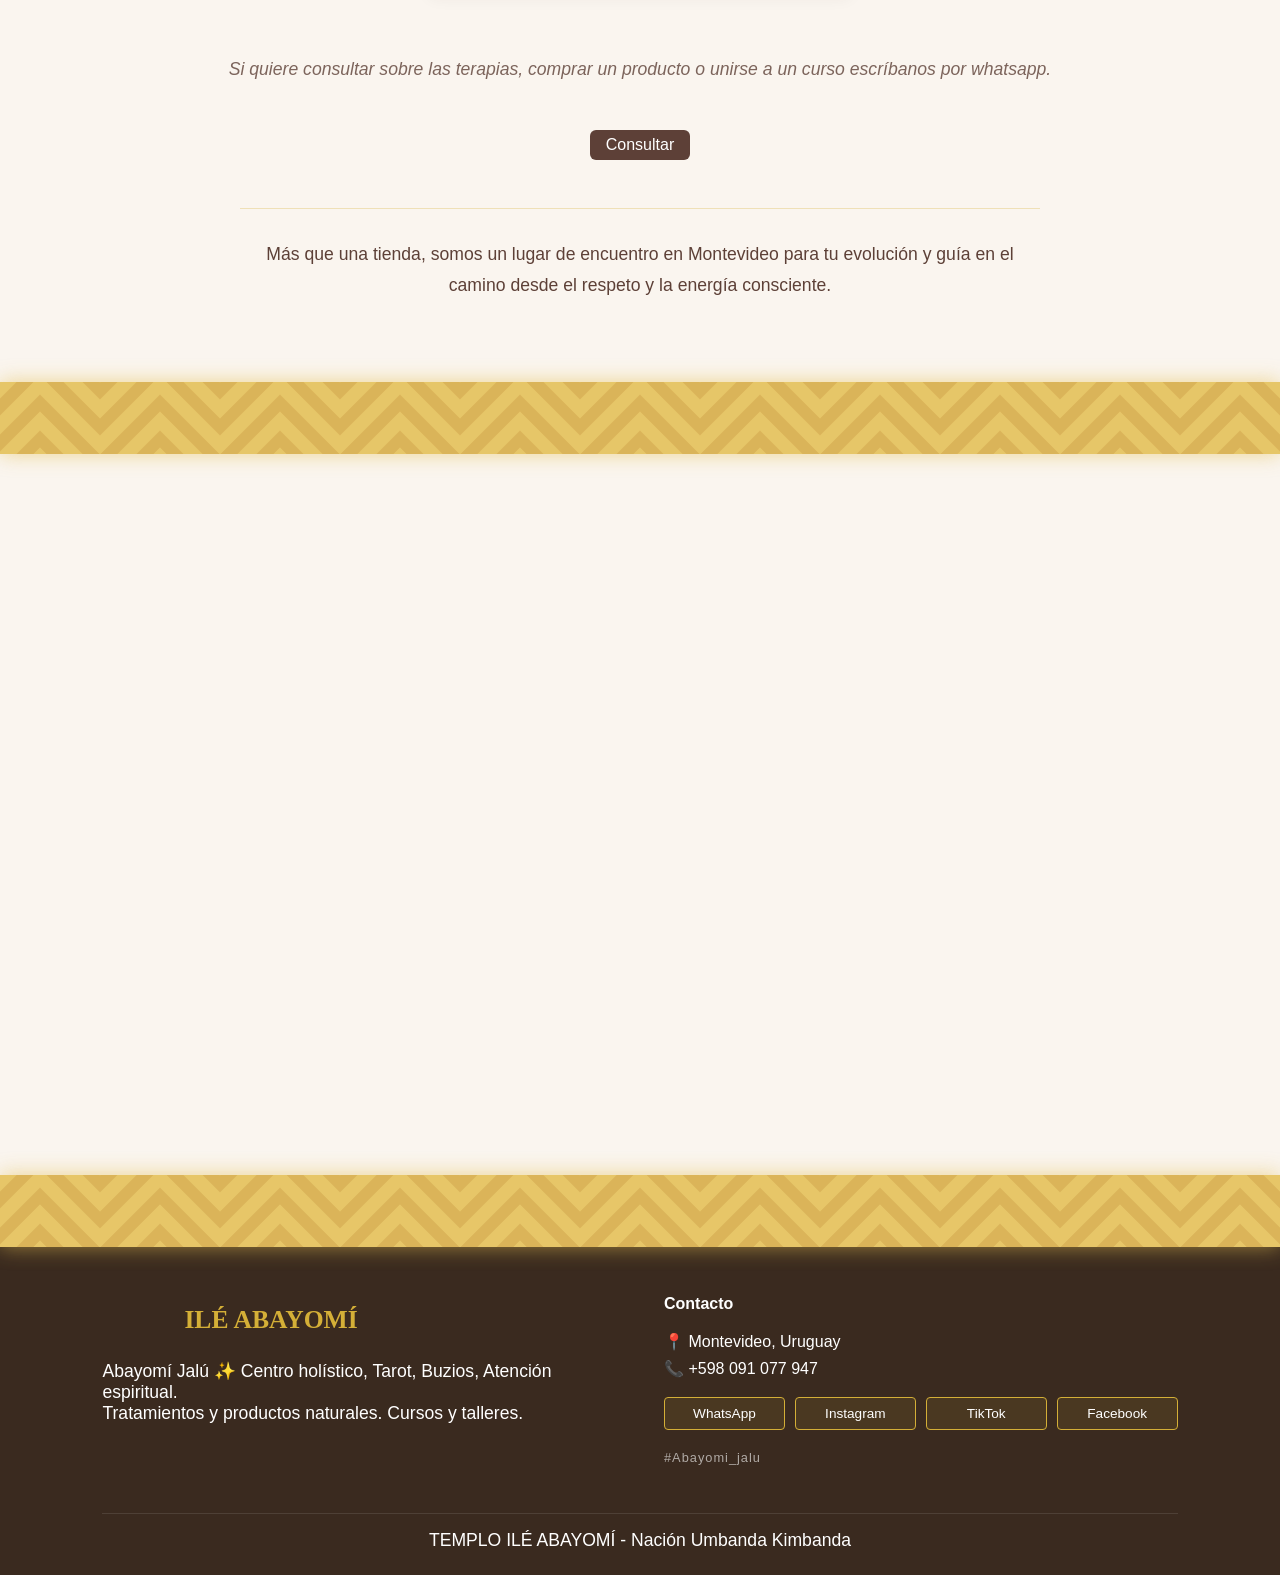
==== commit 90d6d5f5: "Update index.html" ====
--- a/TiendaMistica/index.html
+++ b/TiendaMistica/index.html
@@ -53,7 +53,7 @@
         <section class="hero" id="hero">
             <div class="hero-content">
                 <h1>TIENDA MÍSTICA JALÚ</h1>
-                <p class="subtitle">Donde lo espiritual y natural se encuentrar para acompañarte en tu camino.</p>
+                <p class="subtitle">Donde lo espiritual y natural se encuentran para acompañarte en tu camino.</p>
             </div>
             <img loading="lazy" src="../assets/img/logo/logotienda.webp" class="logo" alt="Umbanda Tienda Mística Jalú Montevideo logo">
         </section>
